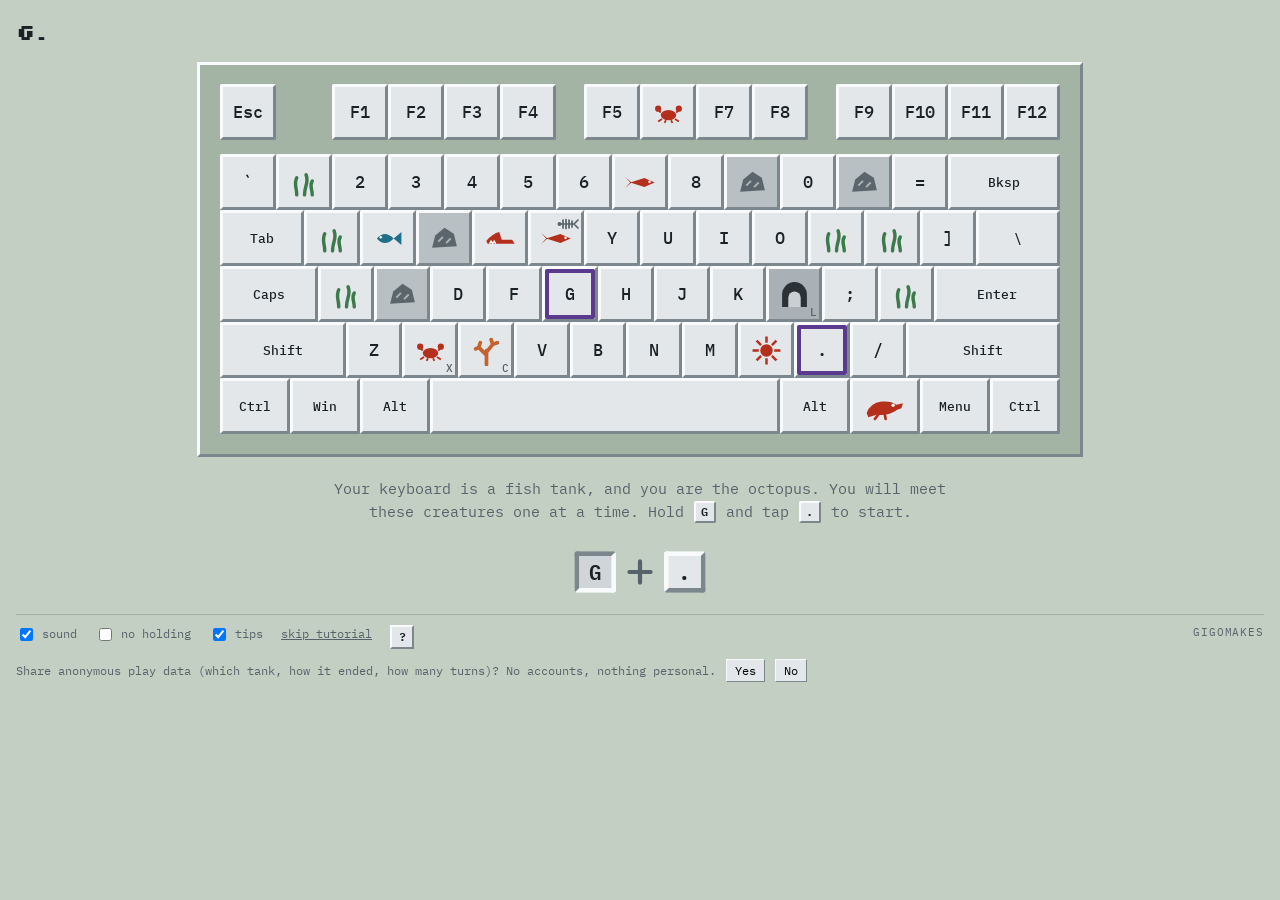
==== play.html @ 5613e226 "G.: keyboard aquarium, split out of gigomakes (Hatchery tutorial, no-holding option, studio, tools, " ====
<!doctype html>
<html lang="en">
<head>
<meta charset="utf-8">
<meta name="viewport" content="width=device-width, initial-scale=1, viewport-fit=cover">
<meta name="theme-color" content="#c9cfd2">
<meta name="description" content="G. — your keyboard is an aquarium. Every key you tap is a tentacle. Never let go.">
<title>G. · gigomakes</title>
<link rel="preconnect" href="https://fonts.googleapis.com">
<link rel="preconnect" href="https://fonts.gstatic.com" crossorigin>
<link rel="stylesheet" href="https://fonts.googleapis.com/css2?family=IBM+Plex+Mono:wght@400;500;600&family=Silkscreen&display=swap">
<link rel="stylesheet" href="style.css">
</head>
<body class="player">
<div class="app" id="app">
<main class="main">
  <header>
    <h1>G.</h1>
    <div class="zone" id="zone"></div>
    <div class="hud"><div><span>Turn</span><b id="turn">0</b></div></div>
  </header>

  <div class="plate" id="plate" tabindex="0" aria-label="Keyboard tank">
    <div class="board" id="board"></div>
  </div>

  <div class="coach" id="coach" aria-live="polite"></div>
  <div class="status" id="status"></div>
  <div class="sr" id="say" aria-live="polite"></div>

  <footer class="pfoot">
    <label class="snd"><input type="checkbox" id="sound" checked> sound</label>
    <label class="snd" title="You don't have to keep a key held down: letting go of every key no longer ends the run"><input type="checkbox" id="nohold"> no holding</label>
    <label class="snd" title="A one-line tip the first time you meet something"><input type="checkbox" id="tips" checked> tips</label>
    <button class="linkish" id="tutorial" type="button" hidden>skip tutorial</button>
    <details class="howto">
      <summary aria-label="How to play">?</summary>
      <p>Hold <kbd>G</kbd> and tap <kbd>.</kbd> to start. Each tank starts on the key it is named after. Tap any key you can see to put a tentacle there; it stays. Tap a tentacle to lift it. Every placement is a turn: everything you have seen moves first, then your tentacle lands. Put enough tentacles down (the tray under the tank), on every starfish you find, to clear the tank. Keep at least one key held down or you let go (tick <b>no holding</b> to turn that off).</p>
      <div class="legend" id="legend"></div>
      <button class="linkish" id="reset-progress" type="button">reset progress</button>
    </details>
  </footer>
</main>
</div>
<script src="telemetry.js"></script>
<script src="engine.js"></script>
<script src="levels.js"></script>
<script src="gdot.js"></script>
<script>
// gigomakes site build: telemetry consent (nothing is sent until the player answers) + way back to the site.
(function(){
  var f=document.querySelector('footer'); if(!f) return;
  var back=document.createElement('a'); back.href='https://gigomakes.com/'; back.textContent='gigomakes'; back.className='back'; f.appendChild(back);
  if(!window.Telemetry||window.Telemetry.asked()) return;
  var ask=document.createElement('div'); ask.className='consent';
  ask.innerHTML='Share anonymous play data (which tank, how it ended, how many turns)? No accounts, nothing personal. <button id="tel-yes">Yes</button><button id="tel-no">No</button>';
  f.appendChild(ask);
  ask.querySelector('#tel-yes').onclick=function(){Telemetry.set(true);ask.remove();};
  ask.querySelector('#tel-no').onclick=function(){Telemetry.set(false);ask.remove();};
})();
</script>
</body>
</html>
---- style.css ----
:root{
  --ground:#c9cfd2; --plate:#b1b9be; --key:#e3e7e9; --key-hi:#f8fafb; --key-lo:#7c878d; --key-down:#cfd5d8;
  --ink:#1b2226; --muted:#56636b; --held:#5a3a8f; --danger:#b5301c; --prey:#1f6f8a; --algae:#3b7a4b;
  --mark:#e0701f; --rock:#5b666c; --reef:#c4622f; --cave:#2a3236; --ok:#245f7a; --panel:#dfe3e6;
  --font:'IBM Plex Mono', ui-monospace, Menlo, Consolas, monospace;
  --disp:'Silkscreen', 'IBM Plex Mono', ui-monospace, monospace;
  --u:44px;
  color-scheme:light;
}
html,body{height:100%}
body{margin:0;background:var(--ground);color:var(--ink);font-family:var(--font);font-size:14px;line-height:1.45}
.app{min-height:100%;box-sizing:border-box;padding:16px;max-width:1380px;margin:0 auto;display:grid;grid-template-columns:minmax(0,1fr);gap:16px;align-items:start}
body.edit .app{grid-template-columns:minmax(0,1fr) 360px}
@media (max-width:980px){body.edit .app{grid-template-columns:minmax(0,1fr)}}
.main{display:flex;flex-direction:column;gap:14px;min-width:0}
header{display:flex;flex-wrap:wrap;align-items:baseline;gap:6px 18px}
h1{font-family:var(--disp);font-size:22px;margin:0;letter-spacing:.04em}
.lvl{color:var(--muted);font-size:12px;text-transform:uppercase;letter-spacing:.08em}
.hud{display:flex;gap:18px;margin-left:auto;font-variant-numeric:tabular-nums;align-items:baseline}
.hud span{color:var(--muted);text-transform:uppercase;letter-spacing:.08em;font-size:11px;margin-right:6px}
.hud b{font-family:var(--disp);font-size:15px;font-weight:400}
.plate{position:relative;background:var(--plate);border:3px solid;border-color:var(--key-hi) var(--key-lo) var(--key-lo) var(--key-hi);
  padding:calc(var(--u)*.35);margin:0 auto;width:max-content;max-width:100%;box-sizing:border-box;outline:none}
.plate:focus-visible{box-shadow:0 0 0 3px var(--ok)}
.board{position:relative;width:calc(var(--u)*15);height:calc(var(--u)*6.25)}
.board.dead .k:not(.hurt):not(.trail){filter:saturate(.25) contrast(.9);opacity:.75}
.k{position:absolute;box-sizing:border-box;height:var(--u);display:flex;align-items:center;justify-content:center;
  font-size:calc(var(--u)*.3);font-weight:500;user-select:none;border-radius:2px;border:calc(var(--u)*.07) solid transparent;overflow:hidden;white-space:nowrap;color:var(--ink)}
.k.fog{visibility:hidden}
.k.open{background:var(--key);border-color:var(--key-hi) var(--key-lo) var(--key-lo) var(--key-hi)}
.k.held{background:var(--key-down);border-color:var(--key-lo) var(--key-hi) var(--key-hi) var(--key-lo);color:var(--held)}
.k.occ{background:var(--key);border-color:var(--key-hi) var(--key-lo) var(--key-lo) var(--key-hi)}
.k.pred{color:var(--danger)} .k.prey{color:var(--prey)}
.k.t-algae{color:var(--algae)} .k.t-rock{color:var(--rock);background:#b9c0c4} .k.t-reef{color:var(--reef)} .k.t-cave{color:var(--cave);background:#a9b1b6}
.k.held.t-reef{box-shadow:inset 0 0 0 2px var(--reef)} .k.held.t-cave{box-shadow:inset 0 0 0 2px var(--cave)}
.k.anchor{outline:3px solid var(--held);outline-offset:-3px}
.k.bad{visibility:visible;border:2px dashed var(--danger);background:transparent;color:var(--danger)}
.k.start{animation:pulse 1.1s ease-in-out infinite}
.k.req.got::after{content:'';position:absolute;inset:calc(var(--u)*.04);border:calc(var(--u)*.07) solid var(--held);border-radius:2px;pointer-events:none}
.k.req:not(.under){color:var(--mark)} .k.req:not(.under)>svg{width:86%;height:86%}
.k .starfish{position:absolute;inset:7%;display:flex;color:var(--mark);opacity:.42;pointer-events:none} .k .starfish svg{width:100%;height:100%}
.k.req.under>svg,.k.req.under>.ghost,.k.req.under>.lbl{position:relative;z-index:1}
.k svg{width:62%;height:62%;display:block;pointer-events:none}
.k .sub{position:absolute;right:2px;bottom:0;font-size:calc(var(--u)*.2);color:var(--muted);line-height:1.2}
.k .badge{position:absolute;left:2px;top:0;font-size:calc(var(--u)*.2);color:var(--danger);font-weight:600;line-height:1.3}
.k.sel{outline:3px solid var(--held);outline-offset:-3px}
.k.wide{font-size:calc(var(--u)*.24)}
@keyframes pulse{0%,100%{box-shadow:0 0 0 0 rgba(36,95,122,0)}50%{box-shadow:0 0 0 4px rgba(36,95,122,.55)}}
@media (prefers-reduced-motion:reduce){.k.start{animation:none;box-shadow:0 0 0 3px var(--ok)}}
body.edit .k.start{animation:none;box-shadow:0 0 0 3px var(--ok)}
body.edit .k.fog{visibility:visible;opacity:.34}
body.edit .k{cursor:pointer}
.k.lane{box-shadow:inset 0 calc(var(--u)*-.09) 0 var(--danger)}
.status{min-height:1.5em;font-size:15px}
.status.bad{color:var(--danger);font-weight:600}
.status.good{color:var(--ok);font-weight:600}
footer{display:flex;flex-wrap:wrap;gap:10px 22px;align-items:center;color:var(--muted);font-size:12px;border-top:1px solid var(--plate);padding-top:12px}
.legend{display:flex;flex-wrap:wrap;gap:6px 14px}
.legend i{display:inline-flex;width:16px;height:16px;vertical-align:-3px;margin-right:4px}
.legend i svg{width:100%;height:100%}
.ctl{display:flex;gap:14px;margin-left:auto;flex-wrap:wrap}
.ctl label{display:inline-flex;gap:6px;align-items:center;cursor:pointer}
.rules{color:var(--muted);font-size:12px;max-width:72ch;margin:0}
kbd{font-family:var(--font);background:var(--key);border:1px solid var(--key-lo);border-radius:2px;padding:0 4px;color:var(--ink)}
/* editor panel */
.panel{background:var(--panel);border:1px solid var(--plate);padding:12px;display:flex;flex-direction:column;gap:12px;font-size:12px}
@media (min-width:981px){.panel{position:sticky;top:8px;max-height:calc(100vh - 16px);overflow:auto;box-sizing:border-box}}
.panel h2{font-family:var(--disp);font-size:12px;font-weight:400;margin:0 0 6px;letter-spacing:.06em;color:var(--muted)}
.panel section{display:flex;flex-direction:column;gap:6px;border-top:1px solid var(--plate);padding-top:10px}
.panel section:first-child{border-top:0;padding-top:0}
.row{display:flex;flex-wrap:wrap;gap:6px;align-items:center}
.row label{display:inline-flex;gap:4px;align-items:center}
.panel input[type=text],.panel input[type=number],.panel select,.panel textarea{font:inherit;font-size:12px;border:1px solid var(--key-lo);background:#fff;color:var(--ink);padding:3px 5px;border-radius:2px;max-width:100%}
.panel input[type=text]{flex:1;min-width:80px}
.panel input[type=number]{width:52px} #e-max{width:78px}
.panel textarea{width:100%;box-sizing:border-box;height:110px;resize:vertical;font-size:11px}
.panel button{font:inherit;font-size:12px;padding:3px 8px;border:1px solid;border-color:var(--key-hi) var(--key-lo) var(--key-lo) var(--key-hi);background:var(--key);color:var(--ink);cursor:pointer;border-radius:2px}
.panel button:active,.panel button.on{border-color:var(--key-lo) var(--key-hi) var(--key-hi) var(--key-lo);background:var(--key-down)}
.panel button.pri{background:var(--held);color:#fff;border-color:#8e6bc4 #3b2460 #3b2460 #8e6bc4}
.brush{display:grid;grid-template-columns:repeat(4,1fr);gap:4px}
.brush button{display:flex;flex-direction:column;align-items:center;gap:2px;padding:5px 2px}
.brush button i{width:18px;height:18px;display:block}
.brush button i svg{width:100%;height:100%}
.brush .b-algae{color:var(--algae)} .brush .b-rock{color:var(--rock)} .brush .b-reef{color:var(--reef)} .brush .b-cave{color:var(--cave)}
.brush .b-start{color:var(--ok)} .brush .b-req{color:var(--ok)} .brush .b-creature{color:var(--danger)}
.hint{color:var(--muted)}
.cfields{display:grid;grid-template-columns:auto 1fr;gap:4px 8px;align-items:center}
.cfields label{color:var(--muted)}
.pathbox{font-size:11px;background:#fff;border:1px solid var(--key-lo);padding:4px;min-height:1.4em;word-break:break-all}

/* ---- screen-reader and designer-only text ---- */
.sr{position:absolute;width:1px;height:1px;overflow:hidden;clip:rect(0 0 0 0);white-space:nowrap}
.designer{display:none;color:var(--muted);font-size:12px}
body.edit .designer{display:block}
#why{font-size:13px;color:var(--ink)}
.howto summary{cursor:pointer;color:var(--muted)}
.linkish{font:inherit;font-size:12px;background:none;border:0;color:var(--muted);text-decoration:underline;cursor:pointer;padding:0}
/* ---- zone strip in the header ---- */
.zone{display:flex;flex-wrap:wrap;align-items:center;gap:6px 12px}
.zname{color:var(--muted);font-size:12px;text-transform:uppercase;letter-spacing:.08em}
.tanks{display:flex;flex-wrap:wrap;gap:3px;max-width:100%}
.tank{display:inline-flex;align-items:center;justify-content:center;min-width:22px;padding:0 3px;height:22px;box-sizing:border-box;font-size:11px;font-weight:600;background:var(--key);color:var(--ink);
  border:2px solid;border-color:var(--key-hi) var(--key-lo) var(--key-lo) var(--key-hi);border-radius:2px}
.tank svg{width:15px;height:15px}
.tank.won{background:var(--key-down);color:var(--held);border-color:var(--key-lo) var(--key-hi) var(--key-hi) var(--key-lo)}
.tank.cur{outline:2px solid var(--held);outline-offset:1px}
.tank.next{box-shadow:0 0 0 3px var(--ok)}
.tank.locked{opacity:.45;border-style:dashed}
body.studio .tank{cursor:pointer}
.zdots{display:flex;gap:4px}
.zdot{width:7px;height:7px;border-radius:50%;border:1px solid var(--key-lo);display:inline-block}
.zdot.done{background:var(--held);border-color:var(--held)} .zdot.cur{box-shadow:0 0 0 2px var(--ok)}
.lname{color:var(--muted);font-size:12px}
/* ---- the icon strip under the tank ---- */
.status{display:flex;flex-wrap:wrap;align-items:center;gap:8px 12px;min-height:34px}
.cap{display:inline-flex;align-items:center;justify-content:center;min-width:26px;height:26px;padding:0 5px;box-sizing:border-box;font-size:13px;font-weight:600;
  background:var(--key);color:var(--ink);border:3px solid;border-color:var(--key-hi) var(--key-lo) var(--key-lo) var(--key-hi);border-radius:2px}
.cap.down{background:var(--key-down);border-color:var(--key-lo) var(--key-hi) var(--key-hi) var(--key-lo)}
.cap.pulse{animation:pulse 1.1s ease-in-out infinite}
.cap.req{gap:2px;border-color:var(--mark);background:#fde3cf} .cap.req.down{color:var(--held);background:var(--key-down);border-color:var(--held)} .cap .cstar{display:inline-flex;width:15px;height:15px;color:var(--mark)} .cap.req.down .cstar{color:var(--held)} .cap .cstar svg{width:100%;height:100%}
.cap.next{box-shadow:0 0 0 3px var(--ok)} .cap.next.zone{box-shadow:0 0 0 3px var(--held)}
.combo{display:inline-flex;align-items:center;gap:4px}
.ico{display:inline-flex;width:22px;height:22px;color:var(--muted)} .ico svg{width:100%;height:100%}
.ico.win{color:#b8860b;width:26px;height:26px}
.ico.pred{color:var(--danger);width:30px} .ico.hurtt{color:var(--held);position:relative} .ico.hurtt::after,.ico.gonet::after{content:'';position:absolute;left:0;right:0;top:50%;height:3px;background:var(--danger);transform:rotate(-40deg)}
.ico.gonet{color:var(--held);opacity:.5;position:relative}
.ico.lockd{color:var(--ink);width:18px;height:18px}
.chip{display:inline-flex;align-items:center;gap:2px;padding:2px 6px;border-radius:3px}
.chip.bite{background:#f1d3cd}
.chip.lifted{background:var(--key);color:var(--held)} .chip.lifted .ico{color:var(--held);width:18px;height:18px}
.tray{display:inline-flex;gap:2px}
.slot{display:inline-flex;width:20px;height:20px;color:var(--key-lo);opacity:.45} .slot svg{width:100%;height:100%}
.slot.on{color:var(--held);opacity:1} .slot.goal{border-right:2px solid var(--ok);padding-right:2px} .slot.off{display:none}
.tray.full .slot{color:var(--danger);opacity:1}
.reqs{display:inline-flex;gap:3px} .tray .reqs{margin-left:4px;align-items:center}
/* ---- marks drawn on keys ---- */
.k .mark{position:absolute;display:flex;pointer-events:none}
.k .mark svg{width:100%;height:100%}
.k.hurt{background:#f3cfc8;border-color:var(--danger);border-style:solid;color:var(--danger);z-index:2}
.k .mark.hm{right:2px;bottom:2px;width:40%;height:40%;color:var(--held);background:#fff;border-radius:50%;padding:1px;box-sizing:border-box}
.k .mark.hm::after{content:'';position:absolute;left:-2px;right:-2px;top:50%;height:2px;background:var(--danger);transform:rotate(-40deg)}
.k .mark.hq{left:2px;top:2px;width:32%;height:32%;color:var(--muted)}
.k.trail{background:var(--key);border-color:var(--key-hi) var(--key-lo) var(--key-lo) var(--key-hi);color:var(--danger);z-index:1}
.k .ghost{display:flex;width:62%;height:62%;opacity:.5} .k .ghost svg{width:100%;height:100%}
.k .arrow{position:absolute;inset:0;display:flex;align-items:center;justify-content:center;color:var(--danger)} .k .arrow svg{width:70%;height:70%}
.k.held.gone{opacity:.45;background:transparent;border-style:dashed}
.k.held.glow{box-shadow:0 0 0 3px #d4b24c}
.k.lifted .ghost{color:var(--held);opacity:.4}
.k.meal .mark.mb{right:1px;top:1px;width:48%;height:40%;color:var(--muted)}
.k.yum{box-shadow:0 0 0 3px var(--prey)}
.k.woke{box-shadow:0 0 0 3px var(--danger)} .k .mark.wk{left:1px;top:1px;width:34%;height:34%;color:var(--danger)}
.k.spot{box-shadow:0 0 0 3px var(--ok)}
.k.bad .lbl{opacity:.8} .k .mark.why{right:1px;bottom:1px;width:44%;height:44%;color:var(--danger)} .k .mark .x{position:absolute;inset:0;color:var(--danger)}
.k .mark.lk{right:1px;top:1px;width:38%;height:38%;color:var(--ink)}
.board.won{filter:none}
/* ---- zone looks ---- */
body[data-env=sand]{--ground:#d8d0c2;--plate:#c0b6a3}
body[data-env=kelp]{--ground:#c3cfc3;--plate:#a3b4a4}
body[data-env=dark]{--ground:#a7afb4;--plate:#8a959b}
body[data-env=blue]{--ground:#c2cfd8;--plate:#a2b5c2}
body[data-env=deep]{--ground:#98a5b1;--plate:#7a8a99}
/* ---- editor extras ---- */
.banner{background:#f6e7c1;border:1px solid #c9a44b;padding:8px;display:flex;flex-direction:column;gap:6px}
.picks label{display:inline-flex;align-items:center;gap:1px}
.picks i{display:inline-flex;width:20px;height:16px;color:var(--ink)} .picks i svg{width:100%;height:100%}
.eco table{border-collapse:collapse}
.eco th,.eco td{width:24px;height:22px;padding:0;text-align:center;border:1px solid var(--plate)}
.eco th i{display:inline-flex;width:20px;height:15px} .eco th i svg{width:100%;height:100%}
.eco td{cursor:pointer;background:#fff;color:var(--danger)} .eco td.on{background:#f3cfc8} .eco td svg{width:18px;height:14px}
.panel button:disabled{opacity:.45;cursor:default}
.panel select{max-width:100%}
[hidden]{display:none!important}
/* ---- player page (play.html) ---- */
body.player .pfoot{display:flex;flex-wrap:wrap;align-items:flex-start;gap:10px 18px;border-top:1px solid var(--plate);padding-top:10px;color:var(--muted);font-size:12px}
body.player .snd{display:inline-flex;gap:6px;align-items:center;cursor:pointer}
body.player .howto{max-width:62ch}
body.player .howto summary{display:inline-flex;align-items:center;justify-content:center;width:20px;height:20px;border:2px solid;border-color:var(--key-hi) var(--key-lo) var(--key-lo) var(--key-hi);background:var(--key);color:var(--ink);font-weight:600;list-style:none;cursor:pointer}
body.player .howto summary::-webkit-details-marker{display:none}
body.player .howto[open] p{margin:8px 0}
body.player .howto .legend{margin:6px 0}
body.player .back{margin-left:auto;color:var(--muted);text-decoration:none;letter-spacing:.08em;text-transform:uppercase;font-size:11px}
body.player .consent{width:100%;display:flex;flex-wrap:wrap;gap:8px 10px;align-items:center}
body.player .consent button{font:inherit;font-size:12px;padding:2px 8px;border:1px solid;border-color:var(--key-hi) var(--key-lo) var(--key-lo) var(--key-hi);background:var(--key);cursor:pointer}
/* ---- intro: the live tank before the first G. ---- */
body.intro .zone,body.intro .hud{visibility:hidden}
body.intro .status{justify-content:center;min-height:56px}
body.intro .status .combo{transform:scale(1.6);transform-origin:center}
body.intro .status .cap{animation:pulse 1.1s ease-in-out infinite}
@media (prefers-reduced-motion:reduce){body.intro .status .cap{animation:none}}
.k.occ.pred{color:var(--danger)} .k.occ.prey{color:var(--prey)}
.k.pvghost .ghost{color:var(--held);opacity:.35}
.k .ghost.pvg{position:absolute;inset:0;width:100%;height:100%;display:flex;align-items:center;justify-content:center;color:var(--held);opacity:.35;pointer-events:none} .k .ghost.pvg svg{width:62%;height:62%}
.keys-hint{color:var(--muted);font-size:11px} .keys-hint kbd{font-size:10px;padding:0 3px;margin-right:1px}
button.armed{color:var(--danger)!important;border-color:var(--danger)!important;text-decoration:none}
/* ---- coach line: the tutorial's steps and first-time tips ---- */
.coach{min-height:34px;box-sizing:border-box;max-width:76ch;margin:0 auto;padding:5px 12px;text-align:center;font-size:15px;line-height:1.55;color:var(--ink);border:1px solid transparent;border-radius:3px}
.coach.on{background:#fff8dc;border-color:#d9c27a}
.coach .cap{height:22px;min-width:22px;font-size:12px;padding:0 4px;border-width:2px;vertical-align:1px;margin:0 1px}
.coach .cap.fogcap{background:transparent;border:2px dashed var(--key-lo)}
.coach .combo{vertical-align:middle}
.coach .ci{display:inline-flex;width:21px;height:17px;vertical-align:-3px;color:var(--muted)} .coach .ci svg{width:100%;height:100%}
.coach .ci.shark,.coach .ci.barracuda,.coach .ci.crab,.coach .ci.eel,.coach .ci.urchin,.coach .ci.seal{color:var(--danger)}
.coach .ci.fish,.coach .ci.pilot{color:var(--prey)} .coach .ci.tentacle{color:var(--held)} .coach .ci.starfish{color:var(--mark)}
.coach .ci.algae{color:var(--algae)} .coach .ci.rock{color:var(--rock)} .coach .ci.reef{color:var(--reef)} .coach .ci.cave{color:var(--cave)} .coach .ci.lock{color:var(--ink)}
.k.coachk::before{content:'';position:absolute;inset:0;border:calc(var(--u)*.08) solid var(--held);border-radius:2px;pointer-events:none;z-index:3;animation:cfade 1.1s ease-in-out infinite}
@keyframes cfade{0%,100%{opacity:.15}50%{opacity:1}}
@media (prefers-reduced-motion:reduce){.k.coachk::before{animation:none;opacity:.9}}
body.intro .coach{background:transparent;border-color:transparent;color:var(--muted)}
.panel .coachbox{display:flex;flex-direction:column;gap:3px;color:var(--muted)} .panel .coachbox textarea{height:84px}
.coach .nw{white-space:nowrap}
.k.pressed{visibility:visible;outline:2px dotted var(--held);outline-offset:-6px}
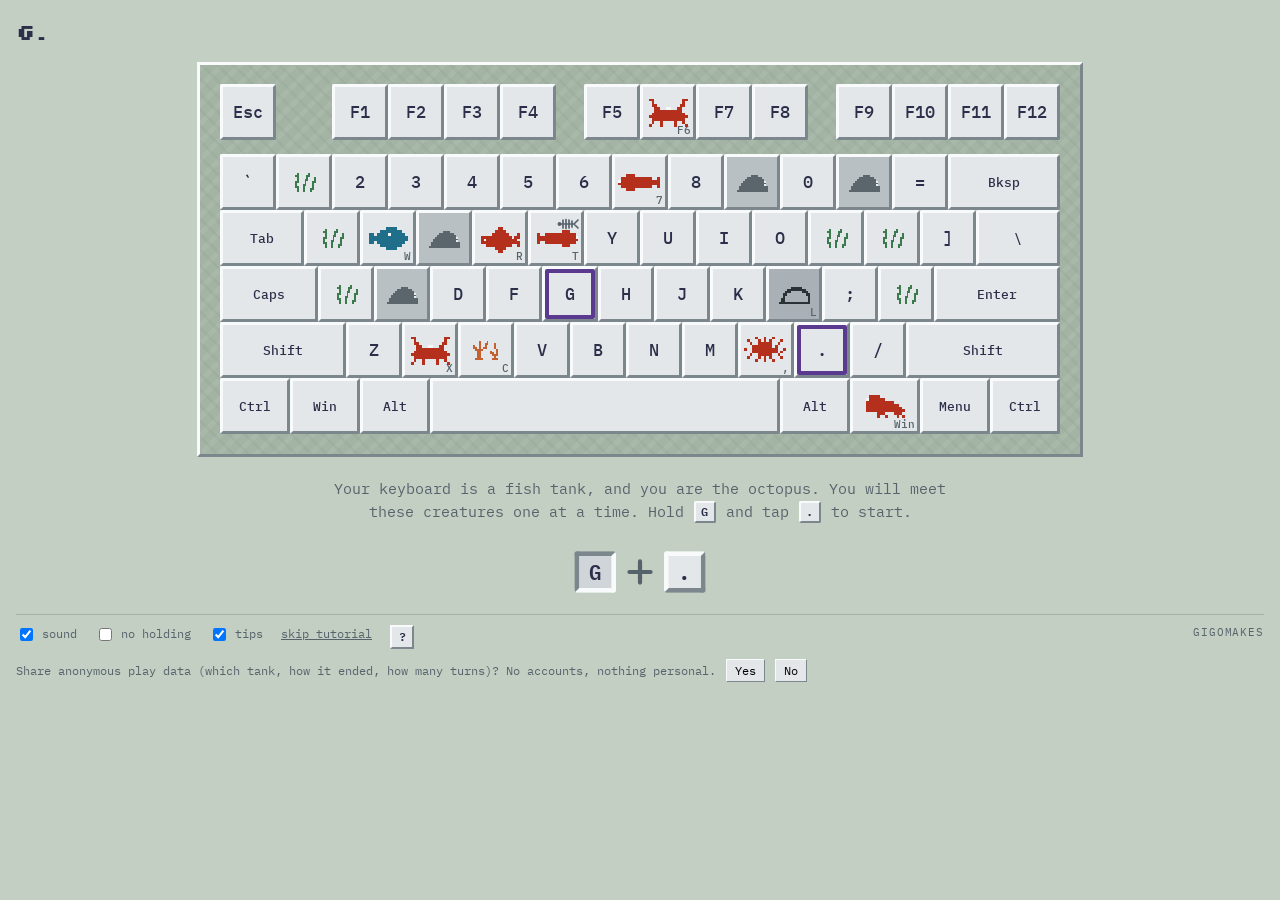
==== commit ec25c210: "Alive: sea snake (body), ray (sweeps), jellyfish (blooms), turtle; ink (Space) shields the newest te" ====
--- a/play.html
+++ b/play.html
@@ -17,7 +17,7 @@
   <header>
     <h1>G.</h1>
     <div class="zone" id="zone"></div>
-    <div class="hud"><div><span>Turn</span><b id="turn">0</b></div></div>
+    <div class="hud"><div><span>Turn</span><b id="turn">0</b></div><div id="parbox" hidden title="the fewest presses that clear this tank"><span>Par</span><b id="par">0</b></div><div id="bestbox" hidden><span>Best</span><b id="best">0</b></div></div>
   </header>
 
   <div class="plate" id="plate" tabindex="0" aria-label="Keyboard tank">
@@ -35,7 +35,8 @@
     <button class="linkish" id="tutorial" type="button" hidden>skip tutorial</button>
     <details class="howto">
       <summary aria-label="How to play">?</summary>
-      <p>Hold <kbd>G</kbd> and tap <kbd>.</kbd> to start. Each tank starts on the key it is named after. Tap any key you can see to put a tentacle there; it stays. Tap a tentacle to lift it. Every placement is a turn: everything you have seen moves first, then your tentacle lands. Put enough tentacles down (the tray under the tank), on every starfish you find, to clear the tank. Keep at least one key held down or you let go (tick <b>no holding</b> to turn that off).</p>
+      <p>Hold <kbd>G</kbd> and tap <kbd>.</kbd> to start. Each tank starts on the key it is named after. Tap a key next to one of your tentacles to put a tentacle there; it stays. Every tap is a turn: everything you have seen moves first (its arrow shows where), then your tentacle lands.</p>
+      <p><b>Fill every open key</b> in as few taps as you can: the tray counts them, and <b>par</b> (top right) is the fewest. A creature that lands on your tentacle takes that key until it leaves; you only lose when it takes them all. Tap a tentacle to lift it (free); lift and put back to wait a turn. Hold a starfish and the algae around it becomes more water to fill. Some tanks give you ink: tap <kbd>Space</kbd> and a cloud around your newest tentacle keeps creatures out for two presses. Keep at least one key held down or you let go (tick <b>no holding</b> to turn that off). In some later zones a bite still ends the run.</p>
       <div class="legend" id="legend"></div>
       <button class="linkish" id="reset-progress" type="button">reset progress</button>
     </details>
--- a/style.css
+++ b/style.css
@@ -209,3 +209,40 @@
 .panel .coachbox{display:flex;flex-direction:column;gap:3px;color:var(--muted)} .panel .coachbox textarea{height:84px}
 .coach .nw{white-space:nowrap}
 .k.pressed{visibility:visible;outline:2px dotted var(--held);outline-offset:-6px}
+/* ---- intent: where each creature goes on your next press ---- */
+.k .mark.intent{right:0;top:0;width:38%;height:38%;color:var(--danger);transform-origin:50% 50%}
+.k .mark.stay{right:1px;top:1px;width:30%;height:30%;color:var(--muted)}
+.k.aimed::before{content:'';position:absolute;inset:0;border:calc(var(--u)*.06) dashed var(--danger);border-radius:2px;pointer-events:none;z-index:2}
+/* ---- territory ---- */
+.k.taken{box-shadow:inset 0 0 0 calc(var(--u)*.06) var(--danger)} .k .mark.tk{right:2px;bottom:2px;width:38%;height:38%;color:var(--held);background:#fff;border-radius:50%;opacity:.85}
+.k .mark.tk::after{content:'';position:absolute;left:-2px;right:-2px;top:50%;height:2px;background:var(--danger);transform:rotate(-40deg)}
+.k.grew{box-shadow:0 0 0 3px var(--algae)}
+.tray.terr{align-items:center} .tray .tcount{font-family:var(--disp);font-weight:400;font-size:13px;margin-left:6px;color:var(--ink)}
+.chip.parc{background:var(--key);font-family:var(--disp);font-size:14px} .chip.parc small{font-size:11px;color:var(--muted)} .chip.parc.made{background:#f6e7c1;box-shadow:0 0 0 2px #d4b24c}
+.tank.par{box-shadow:0 0 0 2px #d4b24c} .tank.replay{cursor:pointer}
+.tank.ret{box-shadow:0 0 0 2px var(--ok)}
+/* ---- alive: the creature layer, bubbles, sway, water, ink ---- */
+:root{--ink:#2b2f4a}
+.plate{background-image:repeating-linear-gradient(135deg,rgba(255,255,255,.05) 0 5px,transparent 5px 13px),repeating-linear-gradient(45deg,rgba(0,0,0,.03) 0 3px,transparent 3px 11px)}
+.bubbles{position:absolute;inset:0;overflow:hidden;pointer-events:none}
+.bubble{position:absolute;bottom:-8px;width:5px;height:5px;border:1px solid rgba(255,255,255,.6);border-radius:50%;opacity:0;animation:rise 7s steps(16,end) infinite}
+@keyframes rise{0%{transform:translateY(0);opacity:0}8%{opacity:.75}100%{transform:translateY(calc(var(--u)*-6.9));opacity:0}}
+.k.t-algae svg{transform-origin:50% 100%;animation:sway 3.2s steps(3,end) infinite}
+@keyframes sway{0%,100%{transform:rotate(-5deg)}50%{transform:rotate(5deg)}}
+#critters{position:absolute;inset:0;pointer-events:none;z-index:3}
+.cr{position:absolute;left:0;top:0;width:var(--u);height:var(--u);display:flex;align-items:center;justify-content:center;transition:transform .32s steps(4,end)}
+.cr i{display:block;width:80%;height:56%;transition:transform .3s steps(3,end)} .cr i svg{width:100%;height:100%;display:block;animation:bob 2.4s steps(3,end) infinite;animation-delay:var(--d,0s)}
+.cr.w i{transform:scaleX(-1)}
+.cr.pred{color:var(--danger)} .cr.prey{color:var(--prey)} .cr.t-jelly{color:#8a4fb8} .cr.t-turtle{color:#3f7a3a} .cr.t-ray{color:#4a5e8a}
+.cr.seg i{width:56%;height:44%}
+.cr.bloom i{transform:scale(1.85);opacity:.85;filter:drop-shadow(0 0 3px rgba(138,79,184,.6))} .cr.bloom.w i{transform:scale(-1.85,1.85)}
+.cr.asleep{opacity:.5}
+@keyframes bob{0%,100%{transform:translateY(0)}50%{transform:translateY(-9%)}}
+.board.dead .cr{filter:saturate(.25);opacity:.75}
+body.edit .cr{opacity:.92}
+.k.inked{background:#3b3f5c;color:#cfd3ea;border-color:#6b70a0 #1e2138 #1e2138 #6b70a0} .k.inked .sub{color:#aeb3d6} .k.inked.fresh{box-shadow:inset 0 0 0 3px #5c62a0}
+.k .mark.inkm{inset:12%;color:#1c1f33;opacity:.55} .k.inked.held{background:#4a4f74}
+.chip.inkc{gap:3px;background:var(--key)} .chip.inkc .inki{color:var(--ink);width:18px;height:14px} .chip.inkc.out{opacity:.5}
+.coach .ci.ink{color:var(--ink)} .coach .ci.snake,.coach .ci.ray{color:var(--danger)} .coach .ci.jelly{color:#8a4fb8} .coach .ci.turtle{color:#3f7a3a}
+.legend i svg{shape-rendering:crispEdges}
+@media (prefers-reduced-motion:reduce){.cr{transition:none} .cr i svg{animation:none} .bubble{display:none} .k.t-algae svg{animation:none}}
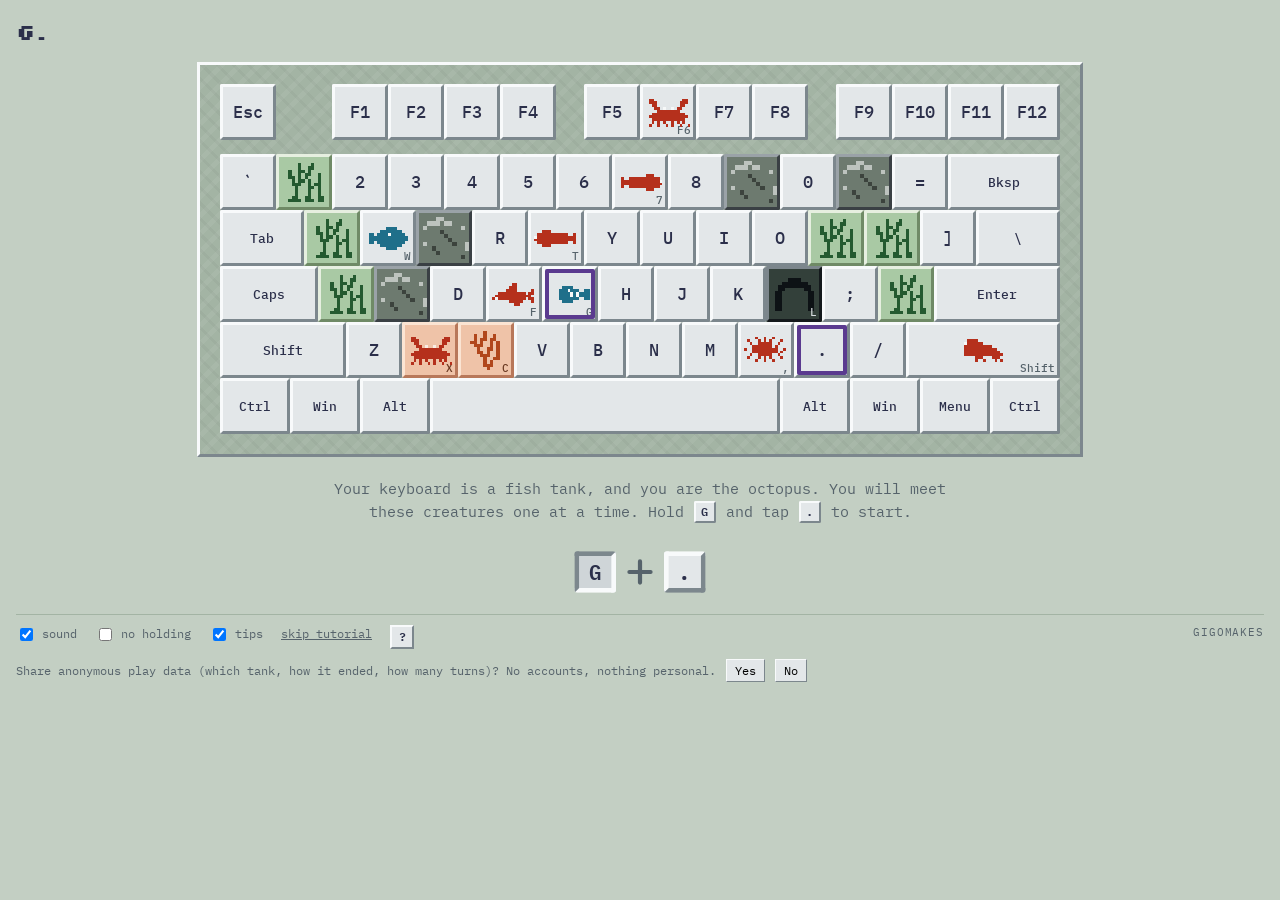
==== commit d97100bd: "Territory: lifting a tentacle is a press (everything moves first); par recomputed; the Wait tank tea" ====
--- a/play.html
+++ b/play.html
@@ -36,7 +36,7 @@
     <details class="howto">
       <summary aria-label="How to play">?</summary>
       <p>Hold <kbd>G</kbd> and tap <kbd>.</kbd> to start. Each tank starts on the key it is named after. Tap a key next to one of your tentacles to put a tentacle there; it stays. Every tap is a turn: everything you have seen moves first (its arrow shows where), then your tentacle lands.</p>
-      <p><b>Fill every open key</b> in as few taps as you can: the tray counts them, and <b>par</b> (top right) is the fewest. A creature that lands on your tentacle takes that key until it leaves; you only lose when it takes them all. Tap a tentacle to lift it (free); lift and put back to wait a turn. Hold a starfish and the algae around it becomes more water to fill. Some tanks give you ink: tap <kbd>Space</kbd> and a cloud around your newest tentacle keeps creatures out for two presses. Keep at least one key held down or you let go (tick <b>no holding</b> to turn that off). In some later zones a bite still ends the run.</p>
+      <p><b>Fill every open key</b> in as few taps as you can: the tray counts them, and <b>par</b> (top right) is the fewest. A creature that lands on your tentacle takes that key until it leaves; you only lose when it takes them all. Tap a tentacle to lift it: that is a turn too, so lift and put back is a two-turn wait. Hold a starfish and the algae around it becomes more water to fill. Some tanks give you ink: tap <kbd>Space</kbd> and a cloud around your newest tentacle keeps creatures out for two presses. Keep at least one key held down or you let go (tick <b>no holding</b> to turn that off). In some later zones a bite still ends the run.</p>
       <div class="legend" id="legend"></div>
       <button class="linkish" id="reset-progress" type="button">reset progress</button>
     </details>
--- a/style.css
+++ b/style.css
@@ -51,6 +51,7 @@
 body.edit .k.fog{visibility:visible;opacity:.34}
 body.edit .k{cursor:pointer}
 .k.lane{box-shadow:inset 0 calc(var(--u)*-.09) 0 var(--danger)}
+body.player .k.lane:not(.held):not(.occ){background-image:repeating-linear-gradient(45deg,rgba(181,48,28,.13) 0 3px,transparent 3px 8px)} body.player .k.lane{box-shadow:inset 0 calc(var(--u)*-.07) 0 rgba(181,48,28,.55)}
 .status{min-height:1.5em;font-size:15px}
 .status.bad{color:var(--danger);font-weight:600}
 .status.good{color:var(--ok);font-weight:600}
@@ -246,3 +247,24 @@
 .coach .ci.ink{color:var(--ink)} .coach .ci.snake,.coach .ci.ray{color:var(--danger)} .coach .ci.jelly{color:#8a4fb8} .coach .ci.turtle{color:#3f7a3a}
 .legend i svg{shape-rendering:crispEdges}
 @media (prefers-reduced-motion:reduce){.cr{transition:none} .cr i svg{animation:none} .bubble{display:none} .k.t-algae svg{animation:none}}
+.k.aimed.blind::before{border-style:dotted}
+.k .mark.bq{right:1px;top:1px;width:34%;height:34%;color:var(--danger)}
+/* ---- terrain tiles: each terrain is a tinted tile, tinted again by the zone's look ---- */
+:root{--bg-algae:#b9d0b0;--fg-algae:#2f6b3a;--bg-rock:#6b7278;--fg-rock:#cfd5d8;--bg-reef:#efc3a8;--fg-reef:#b1471c;--bg-cave:#3b4448;--fg-cave:#0d1215}
+body[data-env=sand]{--bg-algae:#c4d3a8;--bg-rock:#7a7368;--bg-reef:#f0c9a2;--bg-cave:#4a423a}
+body[data-env=kelp]{--bg-algae:#a9c9a4;--fg-algae:#245a30;--bg-rock:#6d7a6f;--bg-cave:#33403a}
+body[data-env=stone]{--bg-algae:#b7c8b4;--bg-rock:#5f676c;--bg-reef:#e8bda6;--bg-cave:#343b3f}
+body[data-env=blue]{--bg-algae:#aecbc2;--fg-algae:#2b6a5a;--bg-rock:#65727e;--bg-reef:#ebc0a9;--bg-cave:#2f3a47}
+body[data-env=dark]{--bg-algae:#93a894;--fg-algae:#1f4a2a;--bg-rock:#4f575c;--bg-reef:#d9ad95;--bg-cave:#1e2427;--fg-cave:#000}
+body[data-env=deep]{--bg-algae:#8fa6a3;--fg-algae:#1c4a45;--bg-rock:#4a5560;--bg-reef:#d3a99a;--bg-cave:#1b2229;--fg-cave:#000}
+.k.t-algae{background:var(--bg-algae);color:var(--fg-algae);border-color:#e6efe0 #6f8a66 #6f8a66 #e6efe0}
+.k.t-rock{background:var(--bg-rock);color:var(--fg-rock);border-color:#9aa2a7 #3a4044 #3a4044 #9aa2a7}
+.k.t-reef{background:var(--bg-reef);color:var(--fg-reef);border-color:#fbe4d3 #b8785a #b8785a #fbe4d3}
+.k.t-cave{background:var(--bg-cave);color:var(--fg-cave);border-color:#7c868c #14191c #14191c #7c868c}
+.k.t-cave .sub,.k.t-rock .sub{color:#d8dde0} .k.t-reef .sub{color:#6b3a22} .k.t-algae .sub{color:#2f4f33}
+.k.t-algae svg,.k.t-rock svg,.k.t-reef svg,.k.t-cave svg{width:78%;height:78%}
+.k.t-rock svg{width:100%;height:100%;position:absolute;inset:0}
+.k.t-cave.held,.k.t-reef.held{color:var(--held)} .k.t-cave.held{background:#5a6570} .k.t-reef.held{background:#f6d8c4}
+.k.t-cave.held svg,.k.t-reef.held svg{width:62%;height:62%}
+.k.held.t-reef{box-shadow:inset 0 0 0 3px var(--fg-reef)} .k.held.t-cave{box-shadow:inset 0 0 0 3px #9aa6b0}
+.k.t-cave.occ,.k.t-reef.occ,.k.t-algae.occ,.k.t-rock.occ{}
